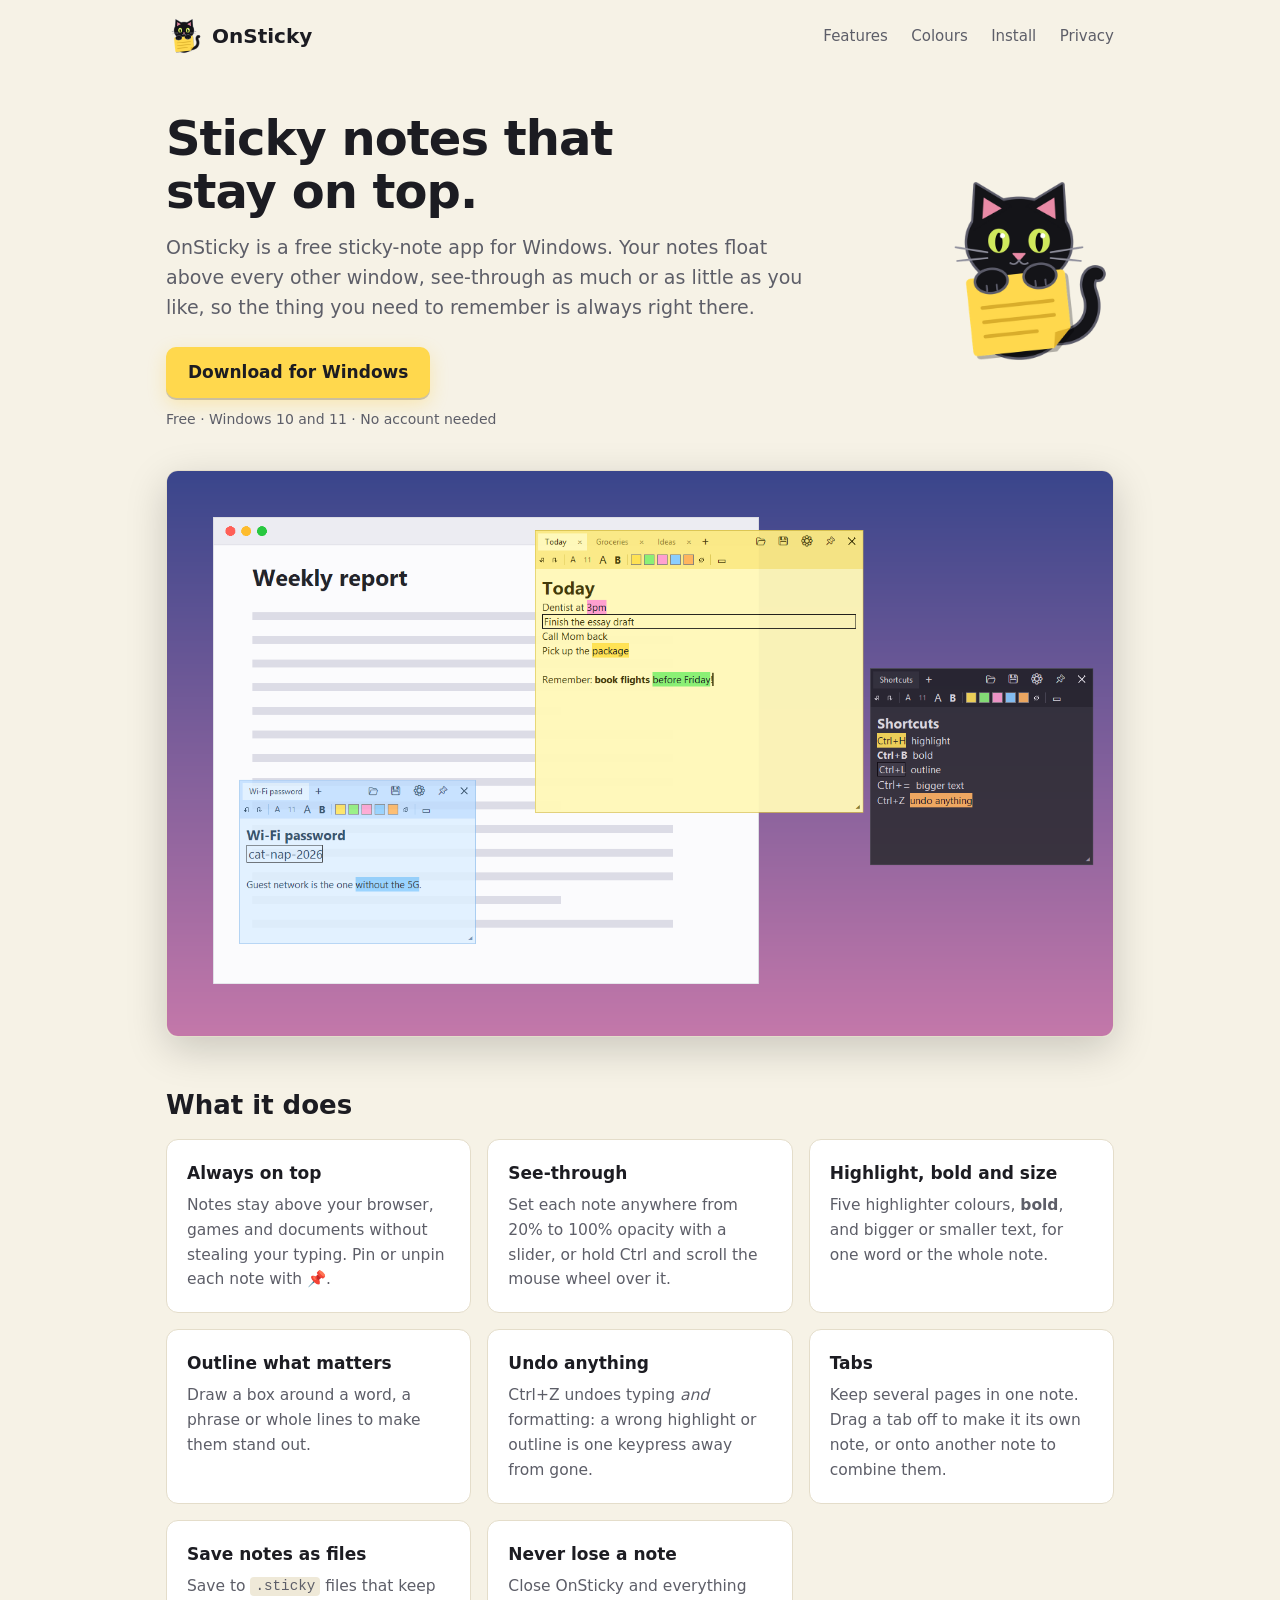
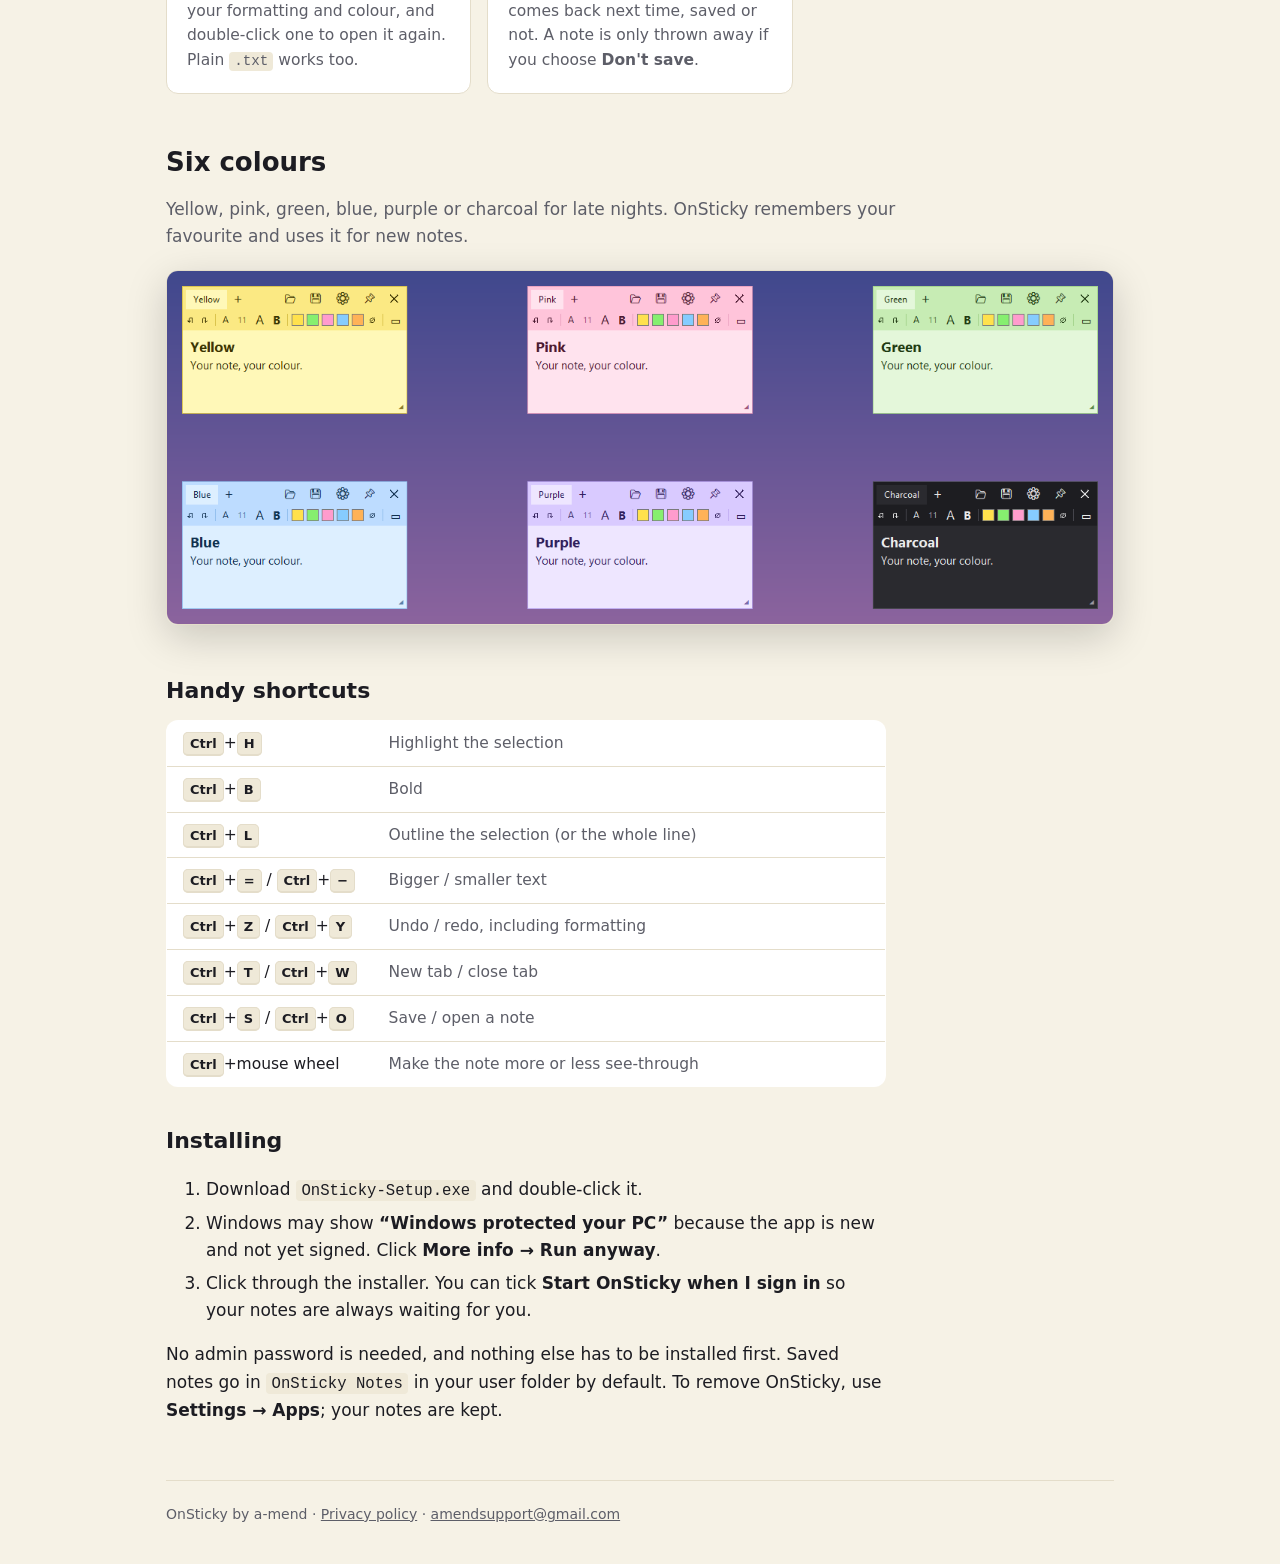
==== index.html @ d86b61cf "OnSticky website: homepage, privacy policy and screenshots Co-Authored-By: Claude Opus 5.5 <noreply@" ====
<!doctype html>
<html lang="en">
<head>
  <meta charset="utf-8">
  <meta name="viewport" content="width=device-width, initial-scale=1">
  <title>OnSticky: Sticky notes that stay on top</title>
  <meta name="description" content="OnSticky is a free Windows app for translucent sticky notes that stay on top of every other window. Highlight, outline, bold and resize text, use tabs, save notes as files, and never lose a note by accident.">
  <link rel="icon" href="assets/favicon.png">
  <link rel="stylesheet" href="style.css">
</head>
<body>
  <div class="wrap">
    <header class="top">
      <a class="brand" href="./"><img src="assets/icon-120.png" alt="">OnSticky</a>
      <nav>
        <a href="#features">Features</a>
        <a href="#colours">Colours</a>
        <a href="#install">Install</a>
        <a href="privacy.html">Privacy</a>
      </nav>
    </header>

    <main>
      <section class="hero">
        <div>
          <h1>Sticky notes that<br>stay on top.</h1>
          <p>OnSticky is a free sticky-note app for Windows. Your notes float above every other window, see-through as much or as little as you like, so the thing you need to remember is always right there.</p>
          <a class="btn" href="https://github.com/a-mend/onsticky-site/releases/latest/download/OnSticky-Setup.exe">Download for Windows</a>
          <div class="small">Free · Windows 10 and 11 · No account needed</div>
        </div>
        <img class="logo" src="assets/icon.png" alt="OnSticky logo: a black cat holding a sticky note">
      </section>

      <img class="shot" src="assets/screenshot.png" width="1440" height="860"
           alt="Three OnSticky notes floating over a document: a yellow note with tabs, highlights and an outlined line, a see-through blue note, and a dark note listing keyboard shortcuts">

      <section id="features">
        <h2>What it does</h2>
        <div class="features">
          <div class="card">
            <h3>Always on top</h3>
            <p>Notes stay above your browser, games and documents without stealing your typing. Pin or unpin each note with 📌.</p>
          </div>
          <div class="card">
            <h3>See-through</h3>
            <p>Set each note anywhere from 20% to 100% opacity with a slider, or hold Ctrl and scroll the mouse wheel over it.</p>
          </div>
          <div class="card">
            <h3>Highlight, bold and size</h3>
            <p>Five highlighter colours, <b>bold</b>, and bigger or smaller text, for one word or the whole note.</p>
          </div>
          <div class="card">
            <h3>Outline what matters</h3>
            <p>Draw a box around a word, a phrase or whole lines to make them stand out.</p>
          </div>
          <div class="card">
            <h3>Undo anything</h3>
            <p>Ctrl+Z undoes typing <i>and</i> formatting: a wrong highlight or outline is one keypress away from gone.</p>
          </div>
          <div class="card">
            <h3>Tabs</h3>
            <p>Keep several pages in one note. Drag a tab off to make it its own note, or onto another note to combine them.</p>
          </div>
          <div class="card">
            <h3>Save notes as files</h3>
            <p>Save to <code>.sticky</code> files that keep your formatting and colour, and double-click one to open it again. Plain <code>.txt</code> works too.</p>
          </div>
          <div class="card">
            <h3>Never lose a note</h3>
            <p>Close OnSticky and everything comes back next time, saved or not. A note is only thrown away if you choose <b>Don't save</b>.</p>
          </div>
        </div>
      </section>

      <section id="colours">
        <h2>Six colours</h2>
        <p class="lead">Yellow, pink, green, blue, purple or charcoal for late nights. OnSticky remembers your favourite and uses it for new notes.</p>
        <img class="shot themes" src="assets/themes.png" width="1260" height="470" loading="lazy"
             alt="Six OnSticky notes, one in each colour: yellow, pink, green, blue, purple and charcoal">
      </section>

      <section id="shortcuts" class="prose">
        <h2>Handy shortcuts</h2>
        <table class="keys">
          <tr><td><kbd>Ctrl</kbd>+<kbd>H</kbd></td><td>Highlight the selection</td></tr>
          <tr><td><kbd>Ctrl</kbd>+<kbd>B</kbd></td><td>Bold</td></tr>
          <tr><td><kbd>Ctrl</kbd>+<kbd>L</kbd></td><td>Outline the selection (or the whole line)</td></tr>
          <tr><td><kbd>Ctrl</kbd>+<kbd>=</kbd> / <kbd>Ctrl</kbd>+<kbd>−</kbd></td><td>Bigger / smaller text</td></tr>
          <tr><td><kbd>Ctrl</kbd>+<kbd>Z</kbd> / <kbd>Ctrl</kbd>+<kbd>Y</kbd></td><td>Undo / redo, including formatting</td></tr>
          <tr><td><kbd>Ctrl</kbd>+<kbd>T</kbd> / <kbd>Ctrl</kbd>+<kbd>W</kbd></td><td>New tab / close tab</td></tr>
          <tr><td><kbd>Ctrl</kbd>+<kbd>S</kbd> / <kbd>Ctrl</kbd>+<kbd>O</kbd></td><td>Save / open a note</td></tr>
          <tr><td><kbd>Ctrl</kbd>+mouse wheel</td><td>Make the note more or less see-through</td></tr>
        </table>
      </section>

      <section id="install" class="prose">
        <h2>Installing</h2>
        <ol>
          <li>Download <code>OnSticky-Setup.exe</code> and double-click it.</li>
          <li>Windows may show <b>“Windows protected your PC”</b> because the app is new and not yet signed. Click <b>More info → Run anyway</b>.</li>
          <li>Click through the installer. You can tick <b>Start OnSticky when I sign in</b> so your notes are always waiting for you.</li>
        </ol>
        <p>No admin password is needed, and nothing else has to be installed first. Saved notes go in <code>OnSticky Notes</code> in your user folder by default. To remove OnSticky, use <b>Settings → Apps</b>; your notes are kept.</p>
      </section>
    </main>

    <footer>
      OnSticky by a-mend · <a href="privacy.html">Privacy policy</a> · <a href="mailto:amendsupport@gmail.com">amendsupport@gmail.com</a>
    </footer>
  </div>
</body>
</html>
---- style.css ----
:root {
  --bg: #f6f2e6;
  --card: #ffffff;
  --text: #1c1c22;
  --muted: #5d5e68;
  --line: #e4ddca;
  --accent: #946200;          /* links: dark amber, readable on cream */
  --btn: #ffd84d;             /* sticky-note yellow */
  --btn-text: #1c1c22;
  --code: #efe9d8;
}
@media (prefers-color-scheme: dark) {
  :root {
    --bg: #17171c;
    --card: #202027;
    --text: #ececf1;
    --muted: #a2a3ae;
    --line: #30303a;
    --accent: #ffd84d;
    --btn: #ffd84d;
    --btn-text: #17171c;
    --code: #2b2b33;
  }
}

* { box-sizing: border-box; }
html { -webkit-text-size-adjust: 100%; }
body {
  margin: 0;
  background: var(--bg);
  color: var(--text);
  font: 17px/1.6 system-ui, -apple-system, "Segoe UI", Roboto, sans-serif;
}
a { color: var(--accent); }
img { max-width: 100%; height: auto; display: block; }
code { overflow-wrap: anywhere; background: var(--code); padding: .1em .35em; border-radius: 4px; font-size: .92em; }

.wrap { max-width: 980px; margin: 0 auto; padding: 0 16px; }

/* Top bar */
.top { display: flex; align-items: center; justify-content: space-between; padding: 18px 0; }
.brand { display: flex; align-items: center; gap: 10px; font-weight: 700; font-size: 20px;
         color: var(--text); text-decoration: none; }
.brand img { width: 36px; height: 36px; }
.top nav a { color: var(--muted); text-decoration: none; margin-left: 18px; font-size: 15px; }
.top nav a:hover { color: var(--text); }

/* Hero */
.hero { display: grid; grid-template-columns: minmax(0, 1fr) auto; gap: 32px; align-items: center; padding: 40px 0 28px; }
.hero h1 { font-size: clamp(32px, 5vw, 48px); line-height: 1.1; margin: 0 0 14px; letter-spacing: -0.02em; }
.hero p { font-size: 19px; color: var(--muted); margin: 0 0 24px; max-width: 34em; }
.hero .logo { width: 190px; }
.btn { display: inline-block; background: var(--btn); color: var(--btn-text); font-weight: 650;
       padding: 12px 22px; border-radius: 10px; text-decoration: none;
       box-shadow: 0 2px 0 rgba(0,0,0,.18), 0 6px 18px rgba(255,200,40,.28); }
.btn:hover { filter: brightness(1.05); }
.small { font-size: 14px; color: var(--muted); margin-top: 10px; }

.shot { border-radius: 12px; border: 1px solid var(--line); box-shadow: 0 12px 40px rgba(0,0,0,.18); margin: 12px 0 48px; }
.shot.themes { margin-top: 0; }

/* Features */
.features { display: grid; grid-template-columns: repeat(auto-fit, minmax(260px, 1fr)); gap: 16px; margin-bottom: 48px; }
.card { background: var(--card); border: 1px solid var(--line); border-radius: 12px; padding: 20px; }
.card h3 { margin: 0 0 6px; font-size: 17px; }
.card p { margin: 0; color: var(--muted); font-size: 15.5px; }

section h2 { font-size: 26px; margin: 0 0 12px; }
.lead { font-size: 17px; color: var(--muted); max-width: 44em; margin: 0 0 20px; }
.prose { max-width: 720px; }
.prose h2 { margin-top: 36px; font-size: 22px; }
.prose li { margin-bottom: 6px; }

/* Shortcuts table */
.keys { border-collapse: collapse; width: 100%; background: var(--card); border: 1px solid var(--line); border-radius: 12px; overflow: hidden; }
.keys td { padding: 10px 16px; border-bottom: 1px solid var(--line); font-size: 15.5px; }
.keys tr:last-child td { border-bottom: 0; }
.keys td:first-child { white-space: nowrap; width: 1%; }
.keys td:last-child { color: var(--muted); }
kbd { font: 600 13px/1 system-ui, "Segoe UI", sans-serif; background: var(--code); border: 1px solid var(--line);
      border-bottom-width: 2px; border-radius: 5px; padding: 3px 6px; }

footer { border-top: 1px solid var(--line); margin-top: 56px; padding: 22px 0 40px; color: var(--muted); font-size: 14px; }
footer a { color: var(--muted); }

@media (max-width: 640px) {
  .hero { grid-template-columns: minmax(0, 1fr); padding-top: 16px; }
  .top { flex-wrap: wrap; gap: 6px; }
  .top nav a:first-child { margin-left: 0; }
  .hero .logo { width: 110px; order: -1; }
  .top nav a { margin-left: 12px; }
  .keys td { padding: 8px 10px; }
  .keys td:first-child { white-space: normal; }
}
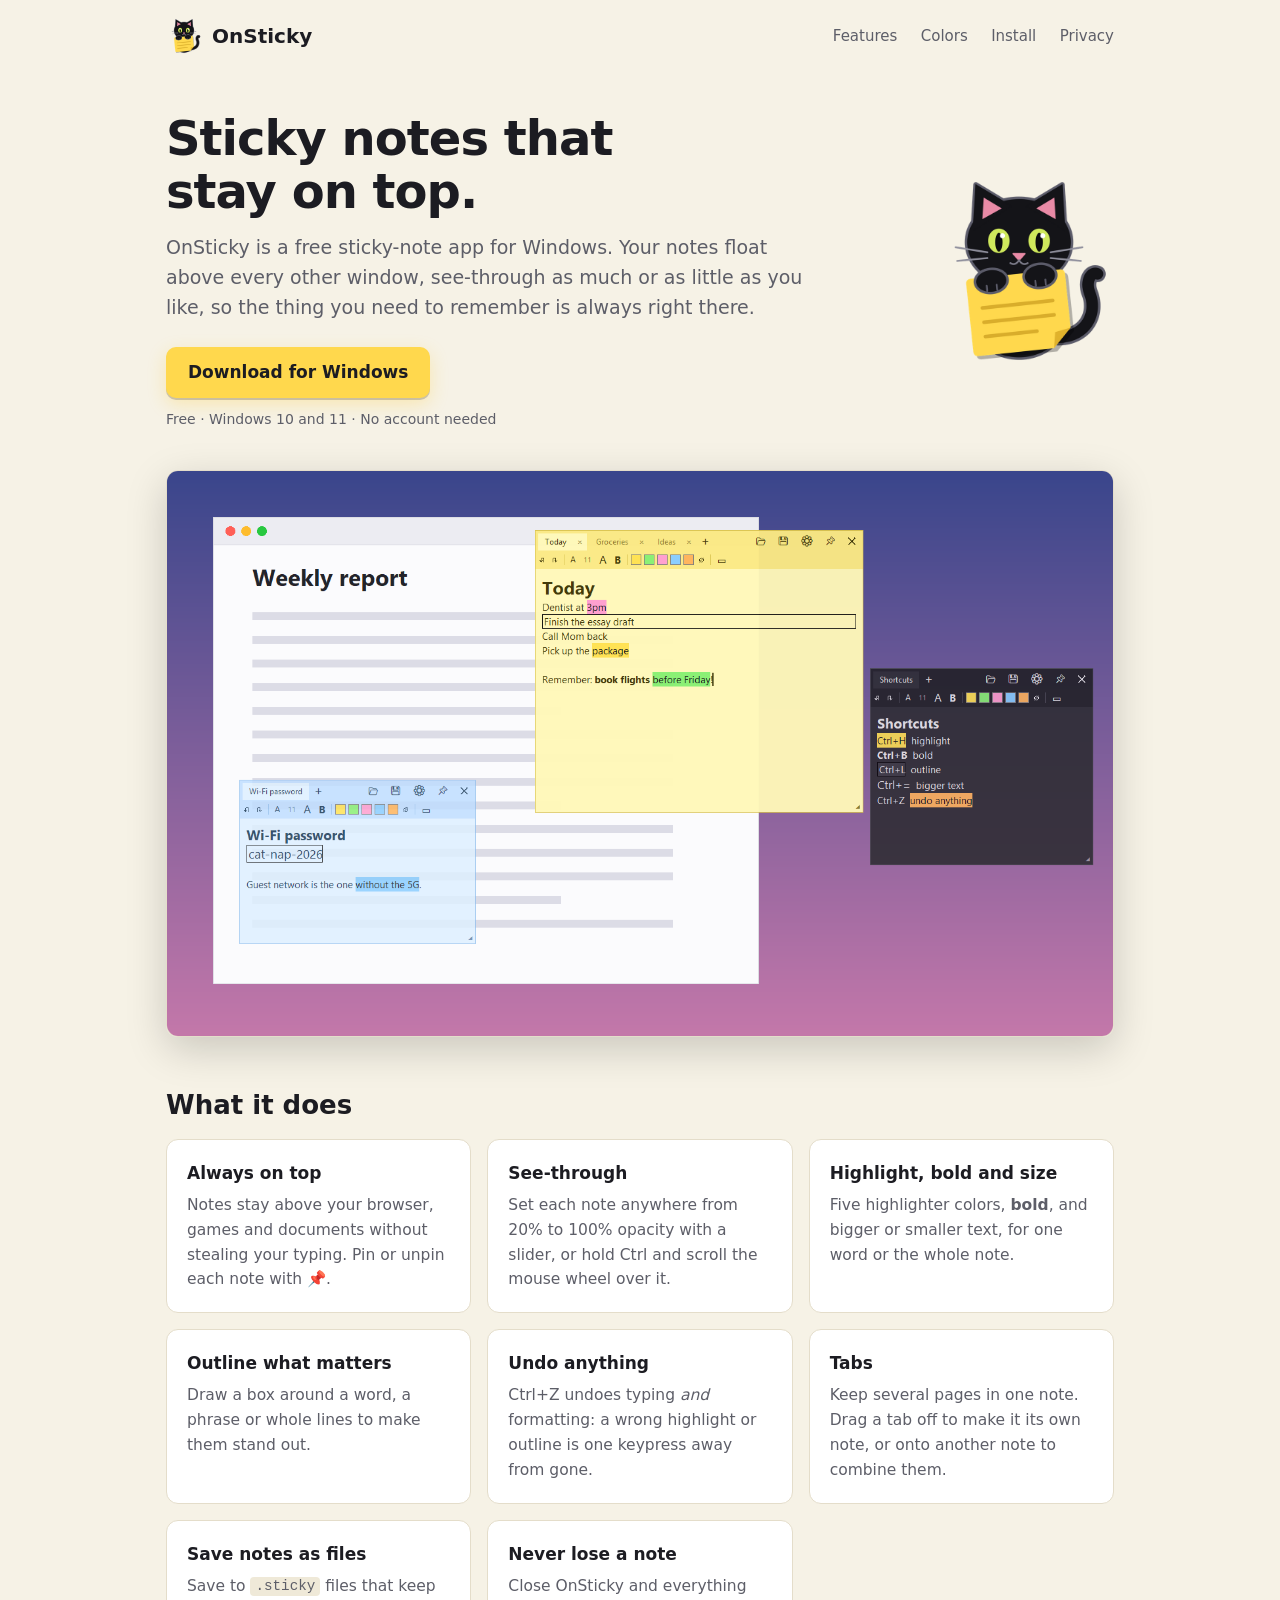
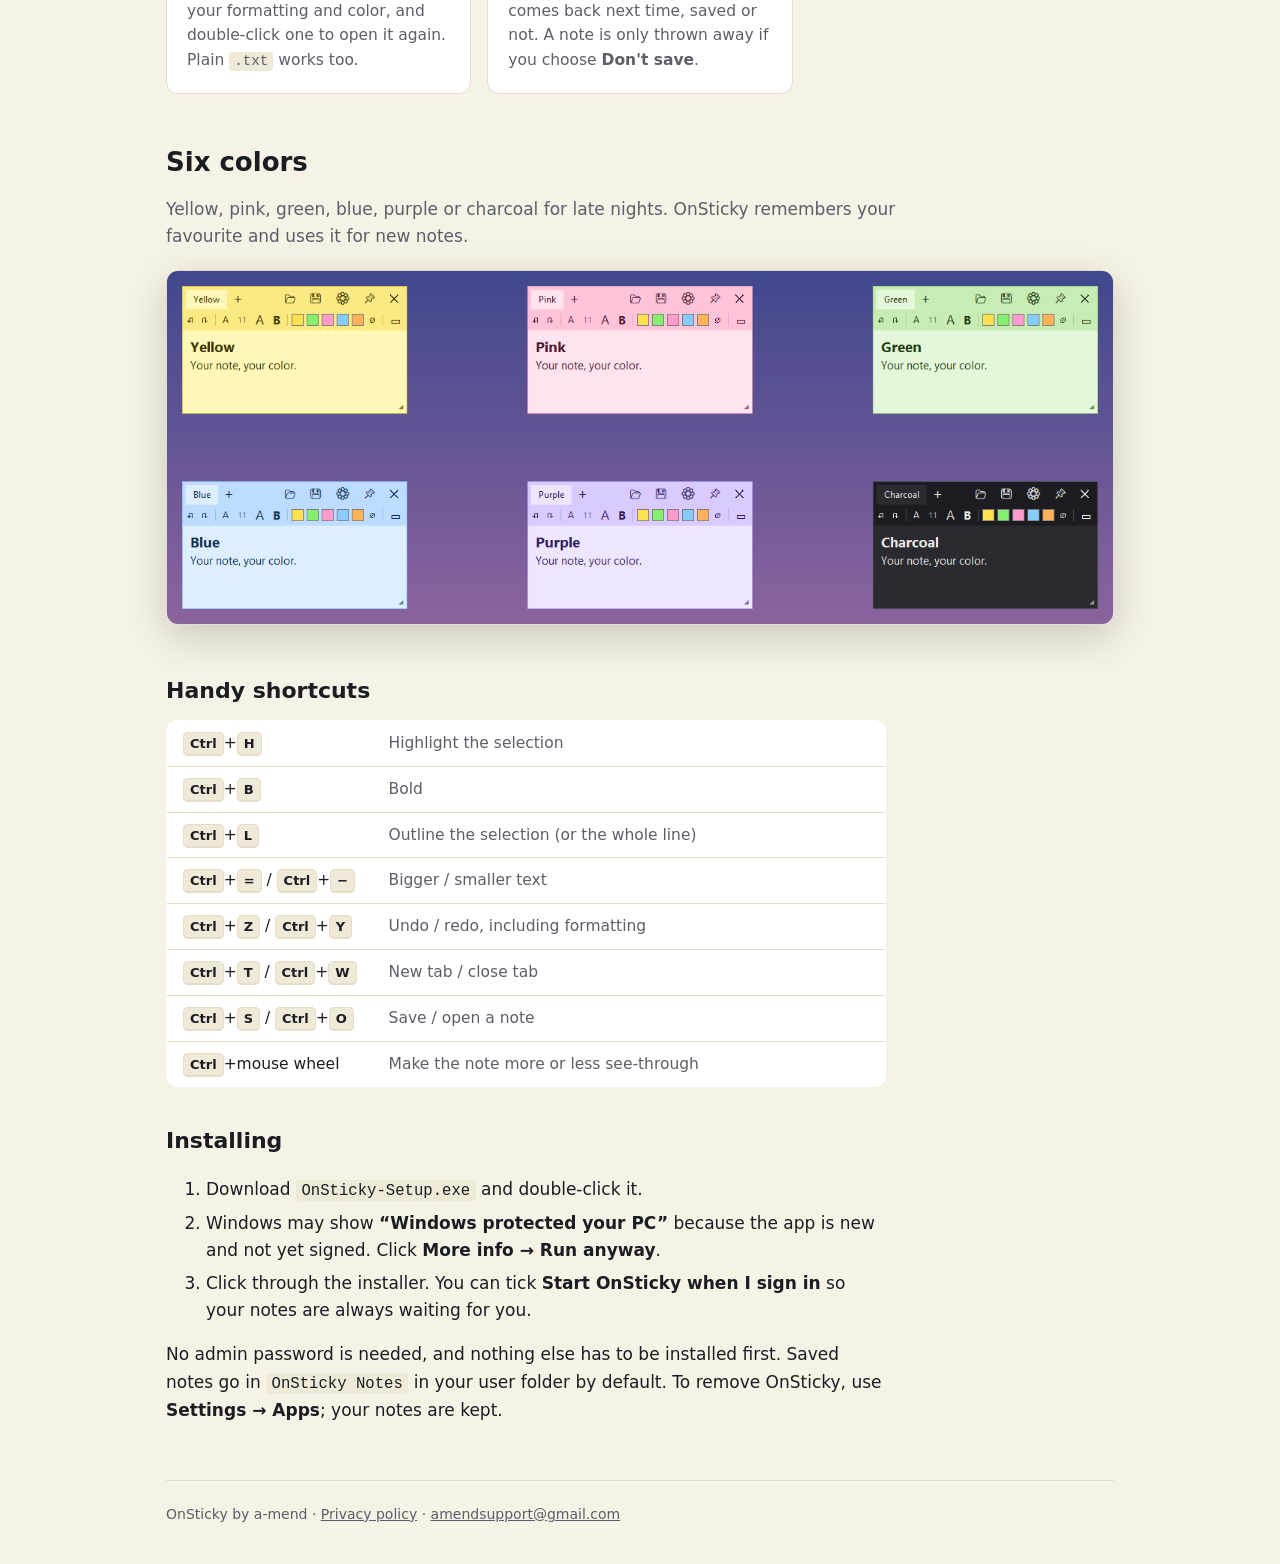
==== commit 9c7049f5: "Use American spelling: colour -> color Co-Authored-By: Claude Opus 5.5 <noreply@anthropic.com>" ====
--- a/index.html
+++ b/index.html
@@ -14,7 +14,7 @@
       <a class="brand" href="./"><img src="assets/icon-120.png" alt="">OnSticky</a>
       <nav>
         <a href="#features">Features</a>
-        <a href="#colours">Colours</a>
+        <a href="#colors">Colors</a>
         <a href="#install">Install</a>
         <a href="privacy.html">Privacy</a>
       </nav>
@@ -47,7 +47,7 @@
           </div>
           <div class="card">
             <h3>Highlight, bold and size</h3>
-            <p>Five highlighter colours, <b>bold</b>, and bigger or smaller text, for one word or the whole note.</p>
+            <p>Five highlighter colors, <b>bold</b>, and bigger or smaller text, for one word or the whole note.</p>
           </div>
           <div class="card">
             <h3>Outline what matters</h3>
@@ -63,7 +63,7 @@
           </div>
           <div class="card">
             <h3>Save notes as files</h3>
-            <p>Save to <code>.sticky</code> files that keep your formatting and colour, and double-click one to open it again. Plain <code>.txt</code> works too.</p>
+            <p>Save to <code>.sticky</code> files that keep your formatting and color, and double-click one to open it again. Plain <code>.txt</code> works too.</p>
           </div>
           <div class="card">
             <h3>Never lose a note</h3>
@@ -72,11 +72,11 @@
         </div>
       </section>
 
-      <section id="colours">
-        <h2>Six colours</h2>
+      <section id="colors">
+        <h2>Six colors</h2>
         <p class="lead">Yellow, pink, green, blue, purple or charcoal for late nights. OnSticky remembers your favourite and uses it for new notes.</p>
         <img class="shot themes" src="assets/themes.png" width="1260" height="470" loading="lazy"
-             alt="Six OnSticky notes, one in each colour: yellow, pink, green, blue, purple and charcoal">
+             alt="Six OnSticky notes, one in each color: yellow, pink, green, blue, purple and charcoal">
       </section>
 
       <section id="shortcuts" class="prose">
